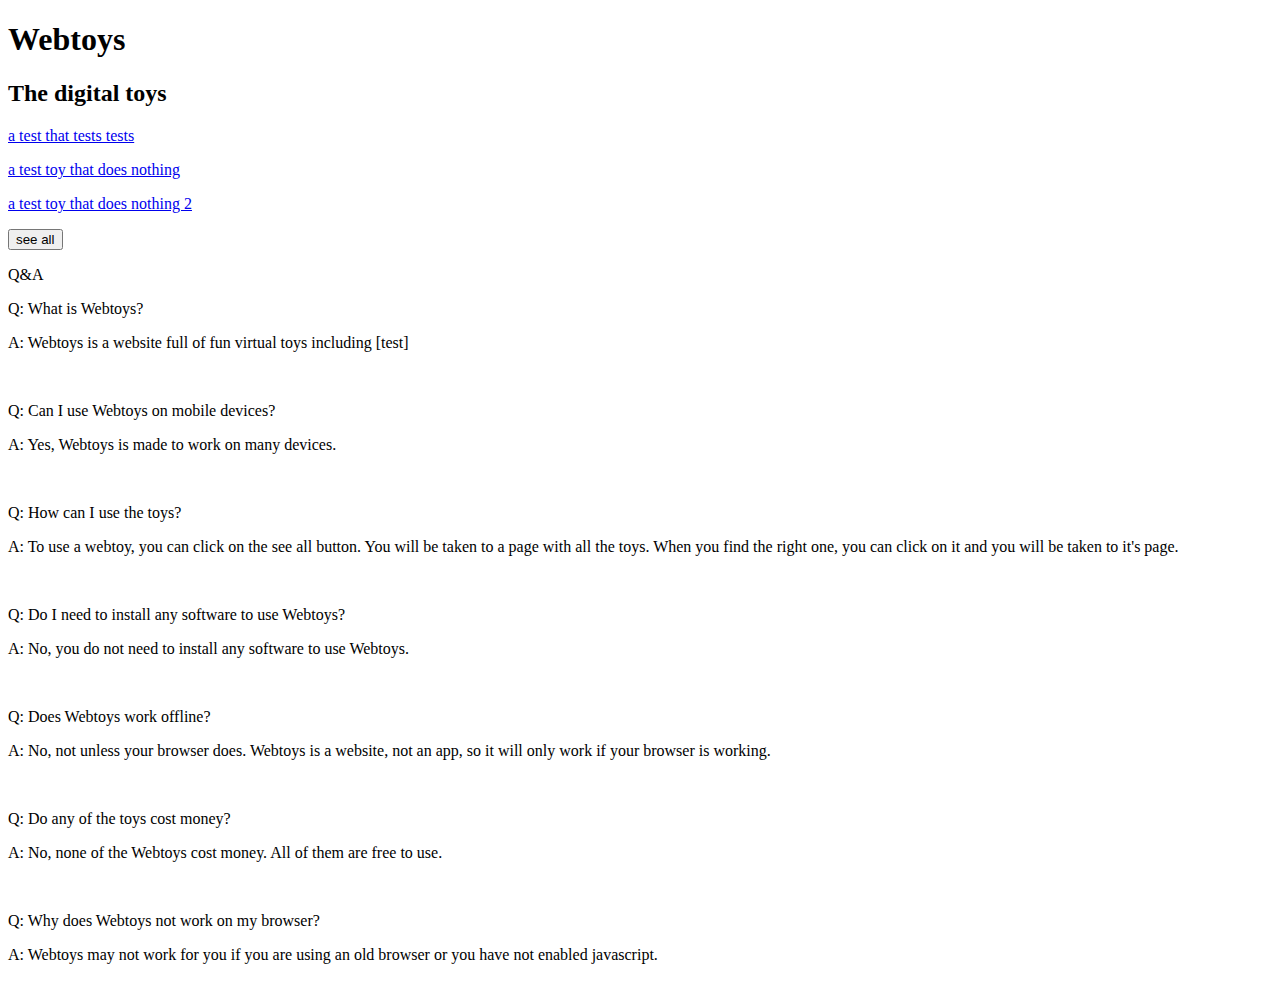
==== index.html @ 58fa920d "issue fixes" ====
<!DOCTYPE html>
<html lang="en-ca">
<head>
	<meta charset="utf-8">
	<meta name="viewport" content="width=device-width, initial-scale=1">
	<link rel="stylesheet" type="text/css" href="stylesheets/style.css">
	<meta name="description" content="Browse this army of time wasting digital toys (Webtoys) all on this website! The best time wasting toys, all free! Start browsing the Webtoys today!">
	<!-- google search console confirmation tag -->
	<meta name="google-site-verification" content="OJ8Rbb6s2ByEVg2NNsitNzFIu7fBIM-mYLEtX1bL_uQ" />
	<title>home | webtoys</title>
</head>
<body>
	<div id="header">
		<h1>Webtoys</h1>
		<h2>The digital toys</h2>
	</div>
	<div id="toys-container">
		<a hreflang="en-ca" href="#">
			<div class="toy">
				<p>a test that tests tests</p>
			</div>
		</a>
		<a hreflang="en-ca" href="#">
			<div class="toy">
				<p>a test toy that does nothing</p>
			</div>
		</a>
		<a hreflang="en-ca" href="#">
			<div class="toy">
				<p>a test toy that does nothing 2</p>
			</div>
		</a>
	</div>
	<div id="see-all">
		<a hreflang="en-ca" href="toys.html">
			<button id="see-all-button">see all</button>
		</a>
	</div>
	<div id="questions">
		<p id="questions-header">Q&A</p>
		<div class="Q-A">
			<p>Q: What is Webtoys?</p>
			<p> A: Webtoys is a website full of fun virtual toys including [test]</p>
		</div><br>
		<div class="Q-A">
			<p>Q: Can I use Webtoys on mobile devices?</p>
			<p> A: Yes, Webtoys is made to work on many devices.</p>
		</div><br>
		<div class="Q-A">
			<p>Q: How can I use the toys?</p>
			<p>A: To use a webtoy, you can click on the see all button. You will be taken to a page with all the toys. When you find the right one, you can  click on it and you will be taken to it's page.</p>
		</div><br>
		<div class="Q-A">
			<p>Q: Do I need to install any software to use Webtoys?</p>
			<p>A: No, you do not need to install any software to use Webtoys.</p>
		</div><br>
		<div class="Q-A">
			<p>Q: Does Webtoys work offline?</p>
			<p>A: No, not unless your browser does. Webtoys is a website, not an app, so it will only work if your browser is working.</p>
		</div><br>
		<div class="Q-A">
			<p>Q: Do any of the toys cost money?</p>
			<p>A: No, none of the Webtoys cost money. All of them are free to use.</p>
		</div><br>
		<div class="Q-A">
			<p>Q: Why does Webtoys not work on my browser?</p>
			<p>A: Webtoys may not work for you if you are using an old browser or you have not enabled javascript.</p>
		</div><br>
	</div>
</body>
</html>
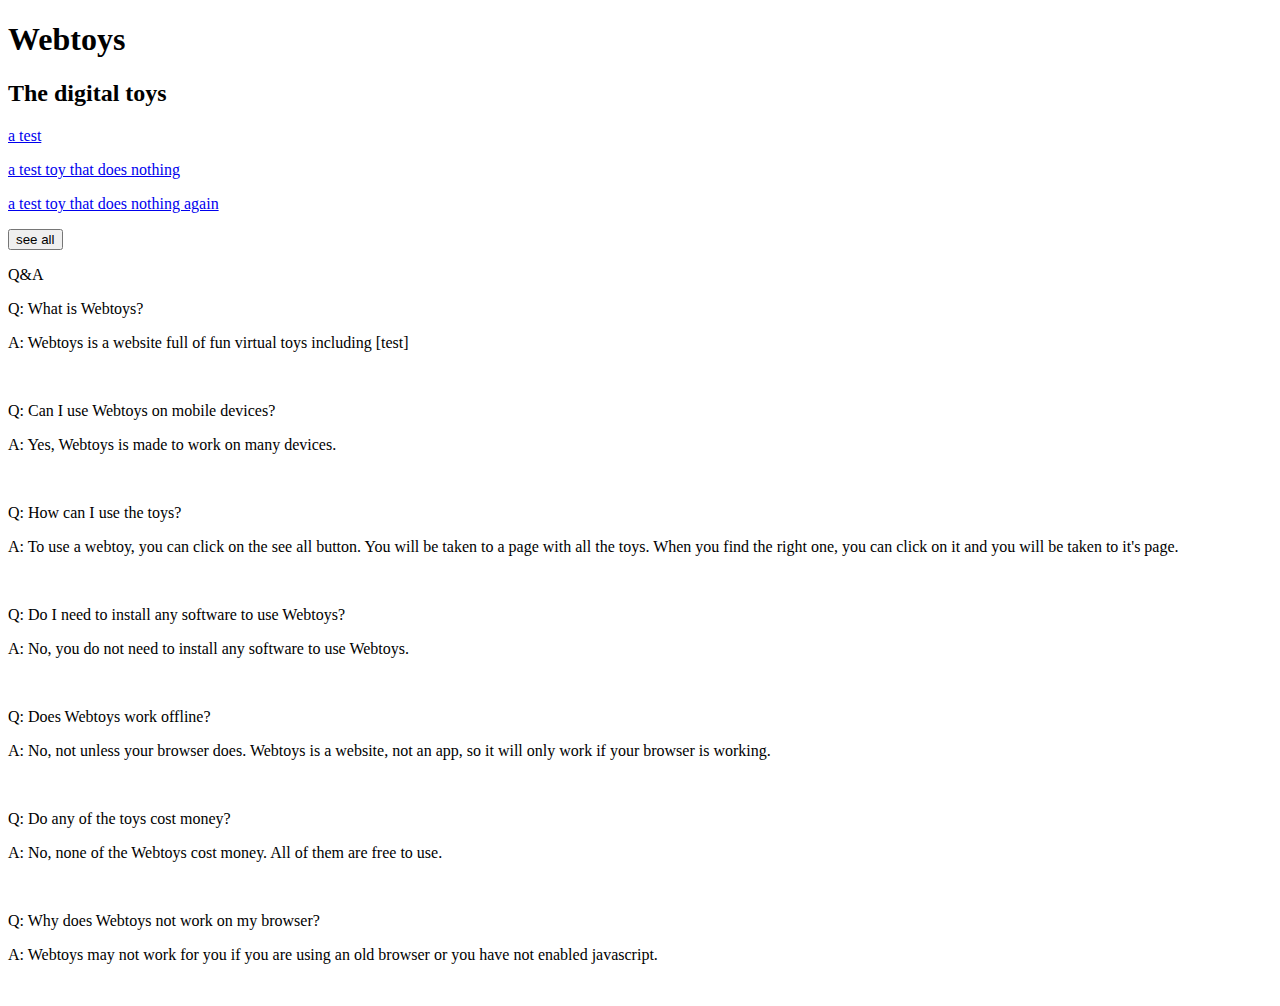
==== commit b825990e: "commit" ====
--- a/index.html
+++ b/index.html
@@ -17,7 +17,7 @@
 	<div id="toys-container">
 		<a hreflang="en-ca" href="#">
 			<div class="toy">
-				<p>a test that tests tests</p>
+				<p>a test</p>
 			</div>
 		</a>
 		<a hreflang="en-ca" href="#">
@@ -27,7 +27,7 @@
 		</a>
 		<a hreflang="en-ca" href="#">
 			<div class="toy">
-				<p>a test toy that does nothing 2</p>
+				<p>a test toy that does nothing again</p>
 			</div>
 		</a>
 	</div>
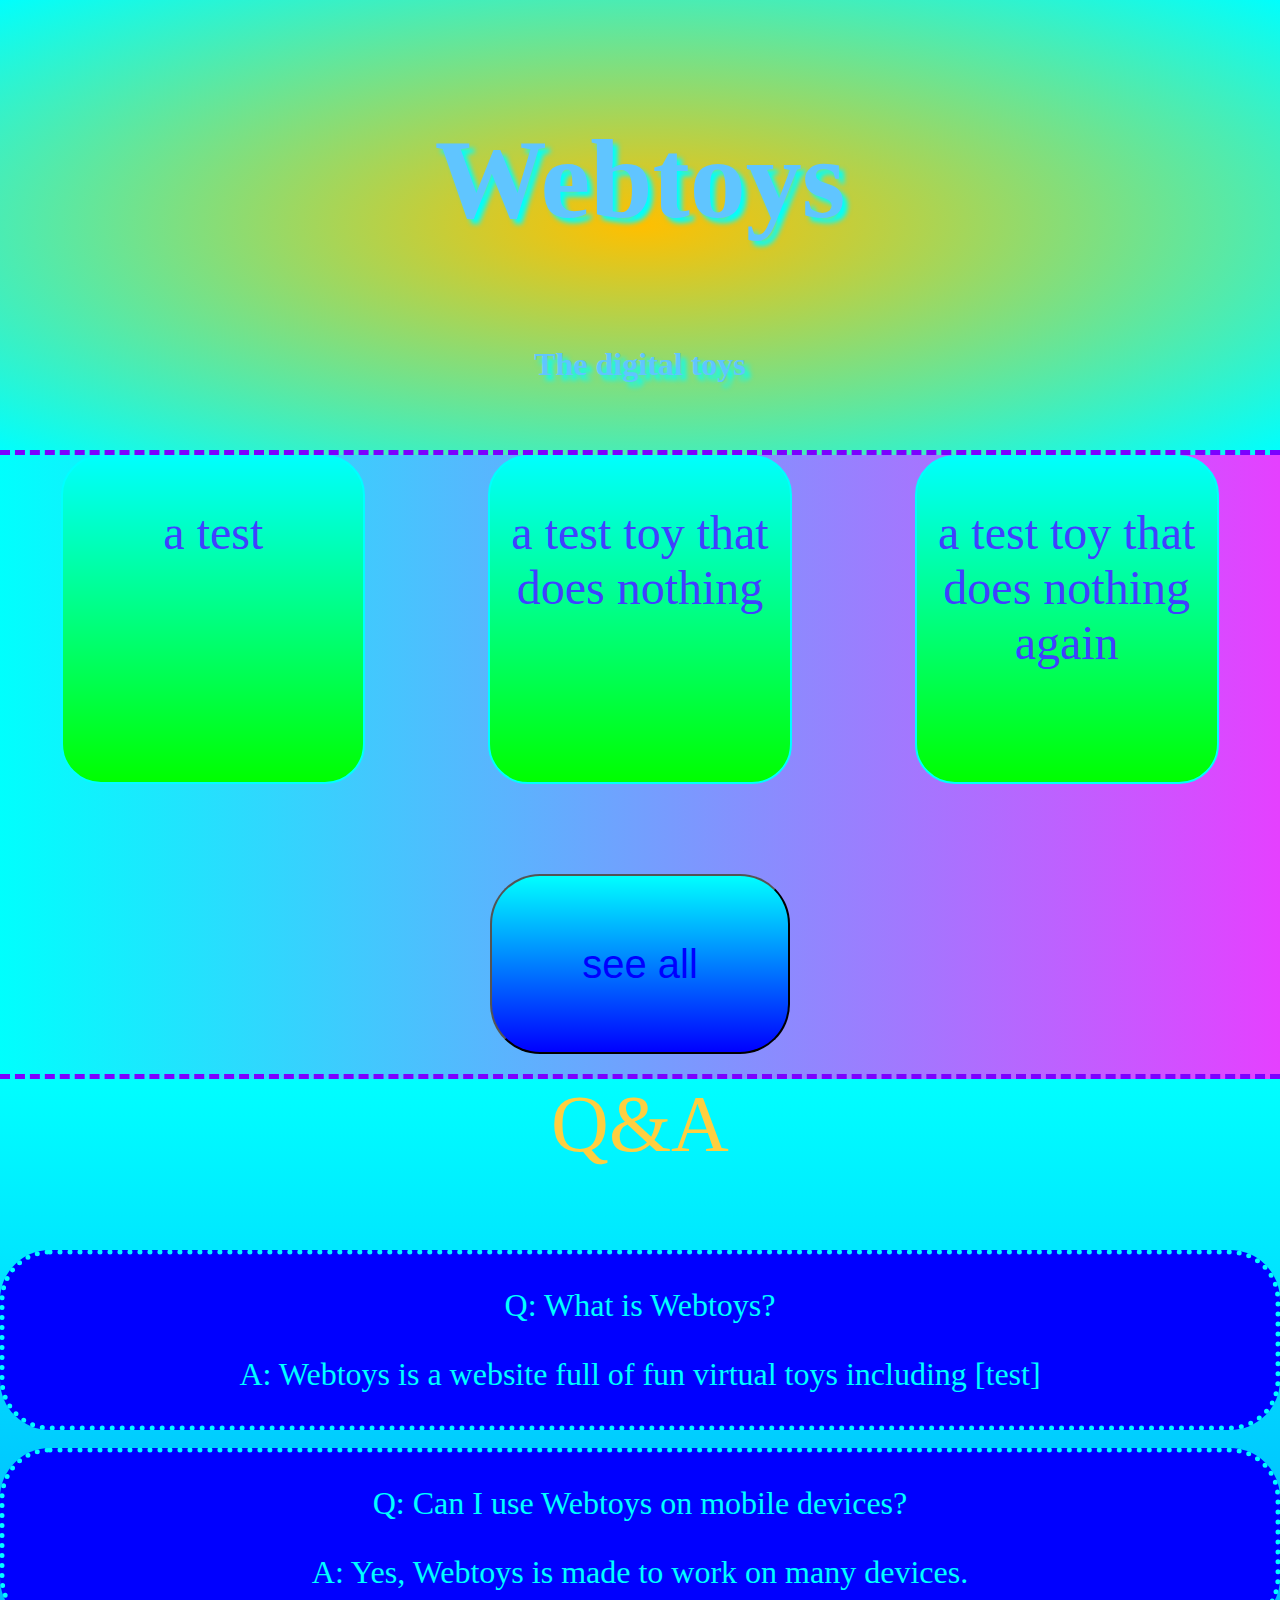
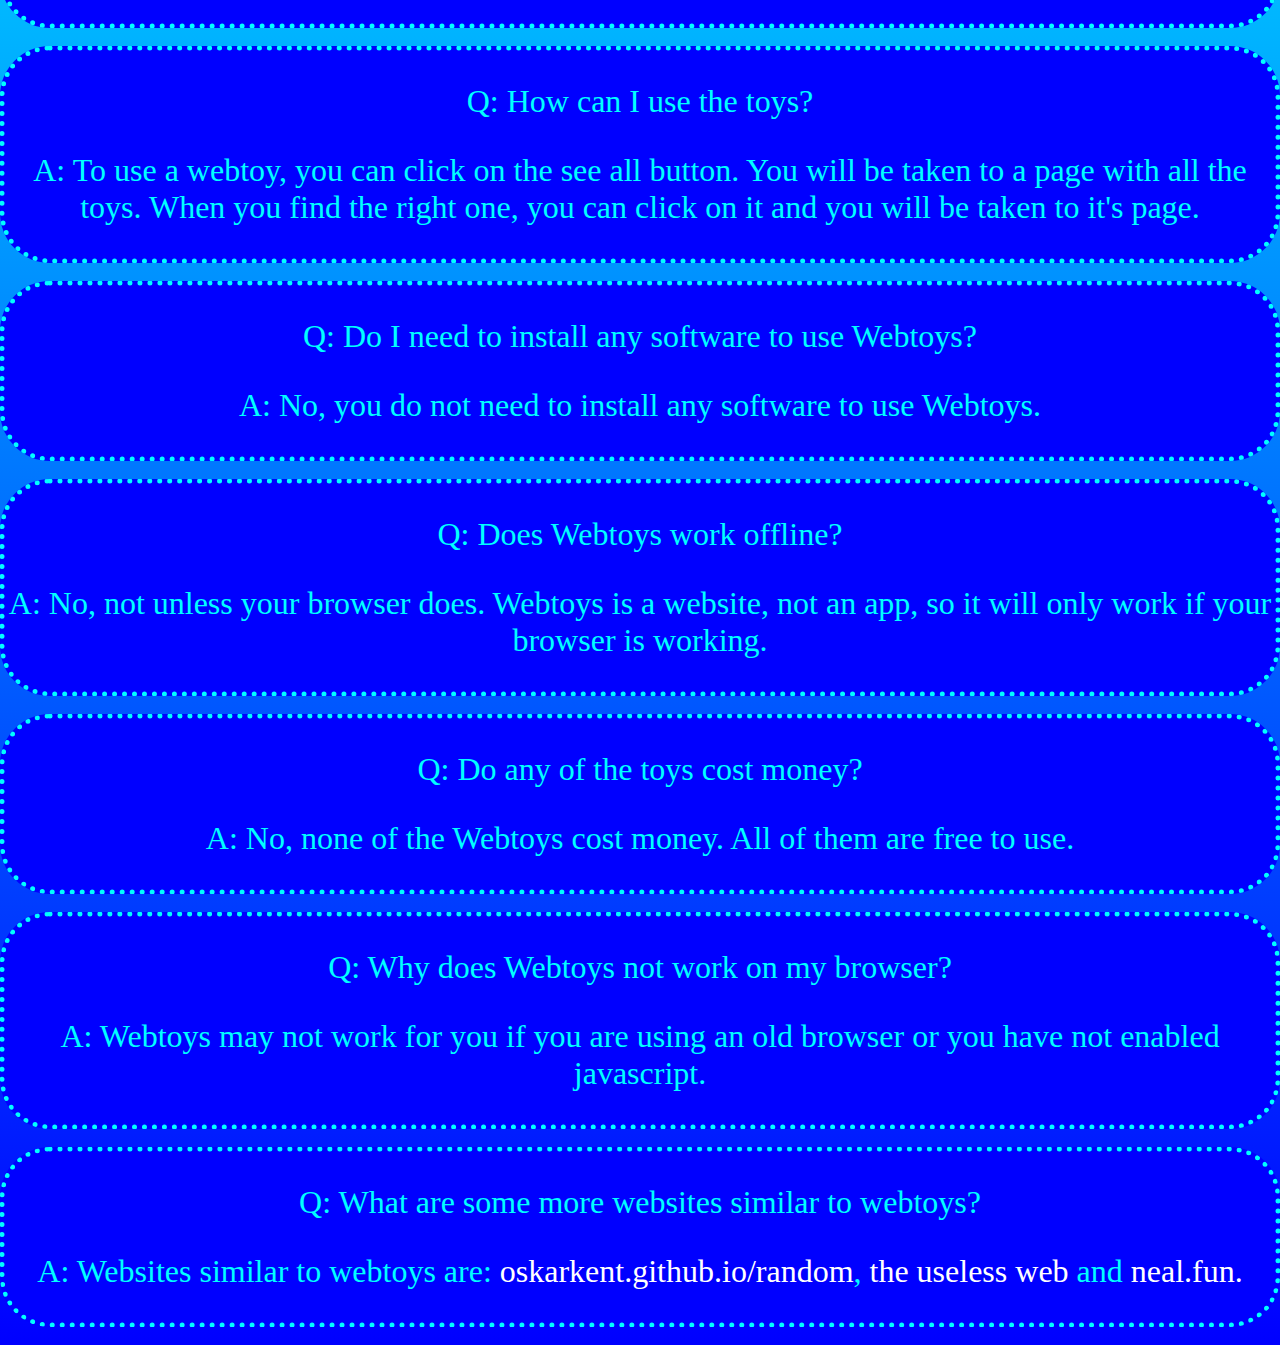
==== commit e4319450: "hover effects" ====
--- a/index.html
+++ b/index.html
@@ -66,6 +66,10 @@
 			<p>Q: Why does Webtoys not work on my browser?</p>
 			<p>A: Webtoys may not work for you if you are using an old browser or you have not enabled javascript.</p>
 		</div><br>
+		<div class="Q-A">
+			<p>Q: What are some more websites similar to webtoys?</p>
+			<p>A: Websites similar to webtoys are: <a href="https://oskarkent.github.io/random">oskarkent.github.io/random</a>, <a href="https://theuselessweb.com">the useless web</a> and <a href="https://neal.fun/">neal.fun.</a></p>
+		</div><br>
 	</div>
 </body>
 </html>--- a/stylesheets/style.css
+++ b/stylesheets/style.css
@@ -0,0 +1,102 @@
+body {
+	margin: 0px;
+	text-align: center;
+    background: linear-gradient(to right, #00fffd, #e540ff);
+}
+
+a {
+	text-decoration: none;
+	color: white;
+}
+
+.toy {
+	margin: 0 auto;
+	border: 2px solid aqua;
+	border-radius: 40px;
+	font-size: 300%;
+	color: #4040ff;
+	width: 300px;
+	height: 325px;
+	background: linear-gradient(#00fffd, #00ff00);
+}
+
+.Q-A {
+	font-size: 200%;
+	width: auto;
+	border: 5px dotted aqua;
+	background: blue;
+	border-radius: 50px;
+}
+
+#header {
+	display: flex;
+	justify-content: center;
+	flex-direction: column;
+	width: 100vw;
+	height: 50vh;
+	background: radial-gradient(#ffbf00, #00fffd);
+	color: #60c5ff;
+	text-shadow: 5px 5px 5px #00fffd;
+	border-bottom: 5px dashed #7c00ff;
+}
+
+#header h1 {
+	font-size: 700%;
+}
+
+#header h2 {
+	font-size: 200%;
+}
+
+#toys-container {
+    display: grid;
+    grid-template-columns: repeat(3, minmax(100px, 1fr));
+    grid-template-rows: auto auto;
+    height: 100%;
+    background: linear-gradient(to right, #00fffd, #e540ff);
+}
+
+
+#see-all {
+	margin-top: 70px;
+	margin-bottom: -80px;
+	border-bottom: 5px dashed #7c00ff;
+	background: linear-gradient(to right, #00fffd, #e540ff);
+}
+
+#see-all-button {
+	font-size: 250%;
+	color: blue;
+	margin: 20px;
+	cursor: pointer;
+	border-radius: 50px;
+	width: 300px;
+	height: 180px;
+	background: linear-gradient(aqua, blue);
+}
+
+#questions {
+	color: aqua;
+	margin: 0px;
+	background: linear-gradient(cyan, blue);
+}
+
+#questions-header {
+	font-size: 500%;
+	color: #ffcf40;
+}
+
+@media (max-width: 1000px) {
+    #toys-container {
+        grid-template-columns: repeat(2, 1fr);
+    }
+}
+
+@media (max-width: 600px) {
+    #toys-container {
+        grid-template-columns: 1fr;
+    }
+}
+
+
+
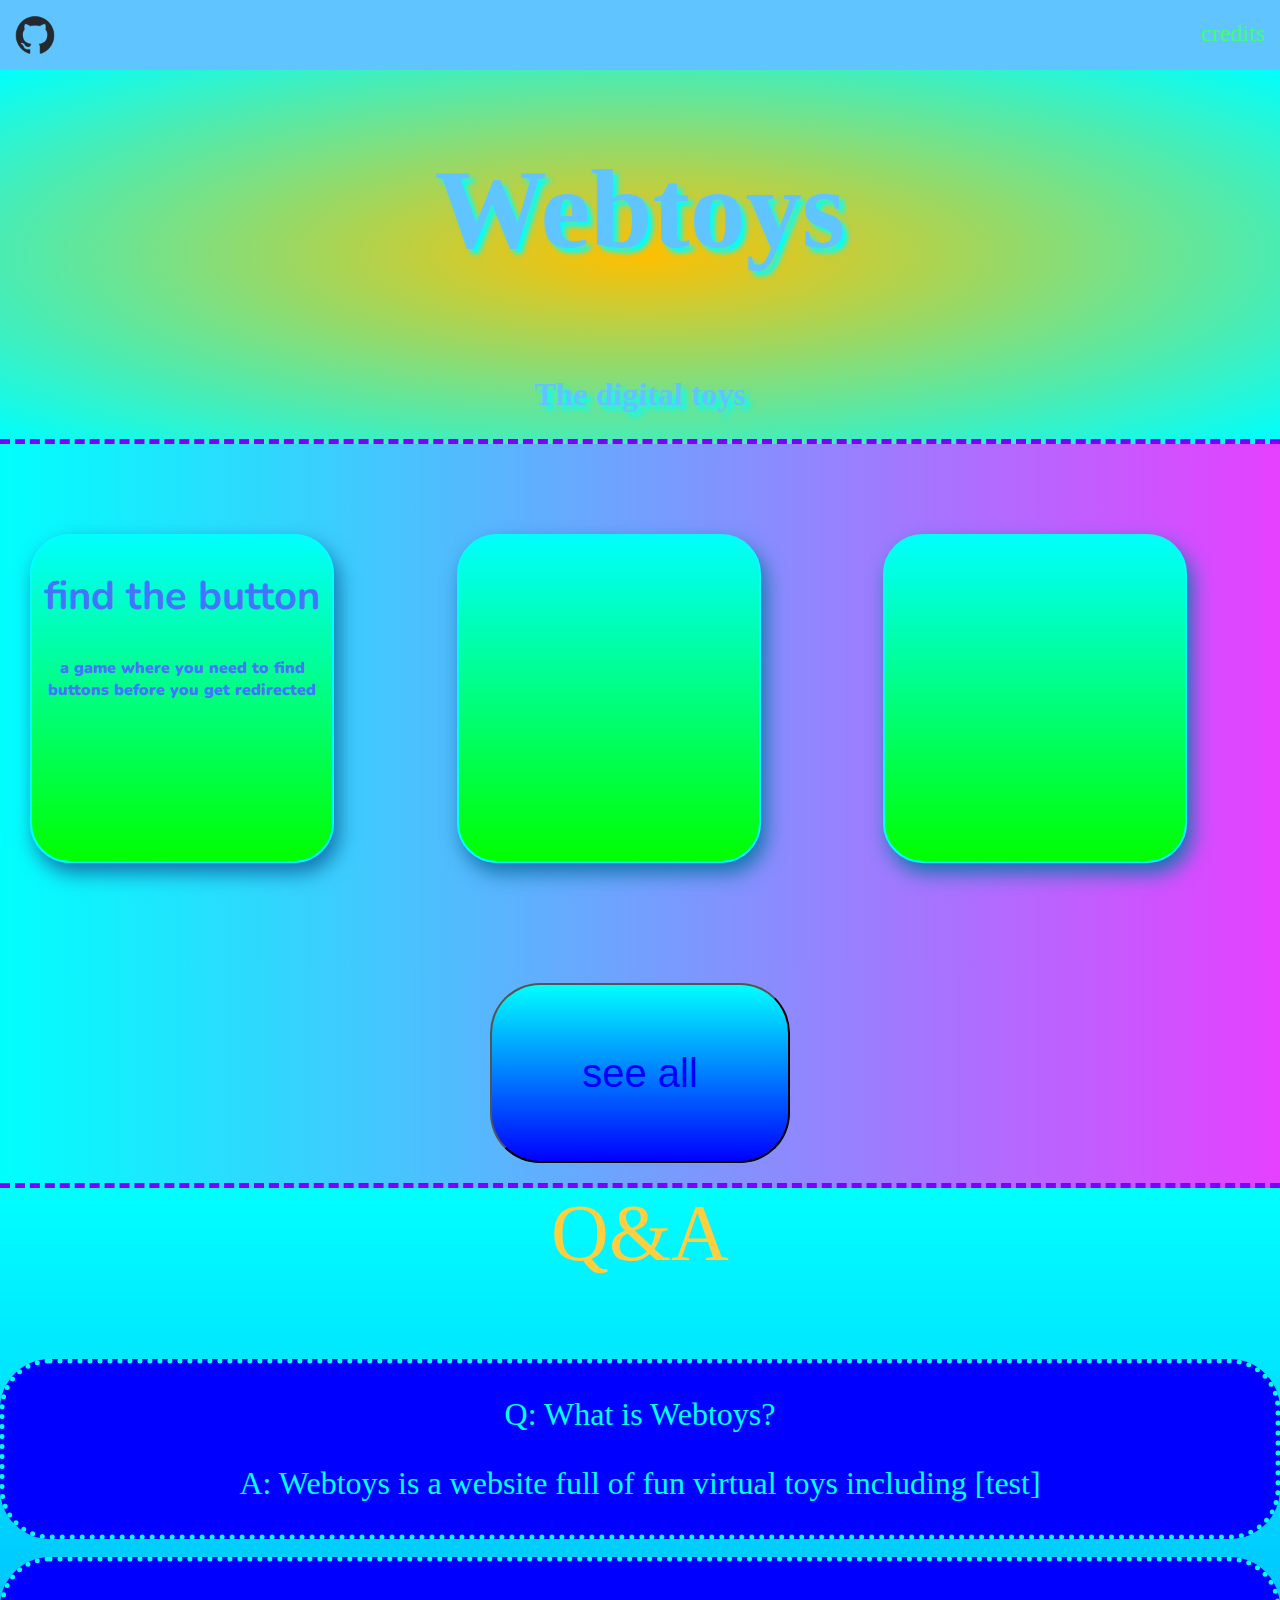
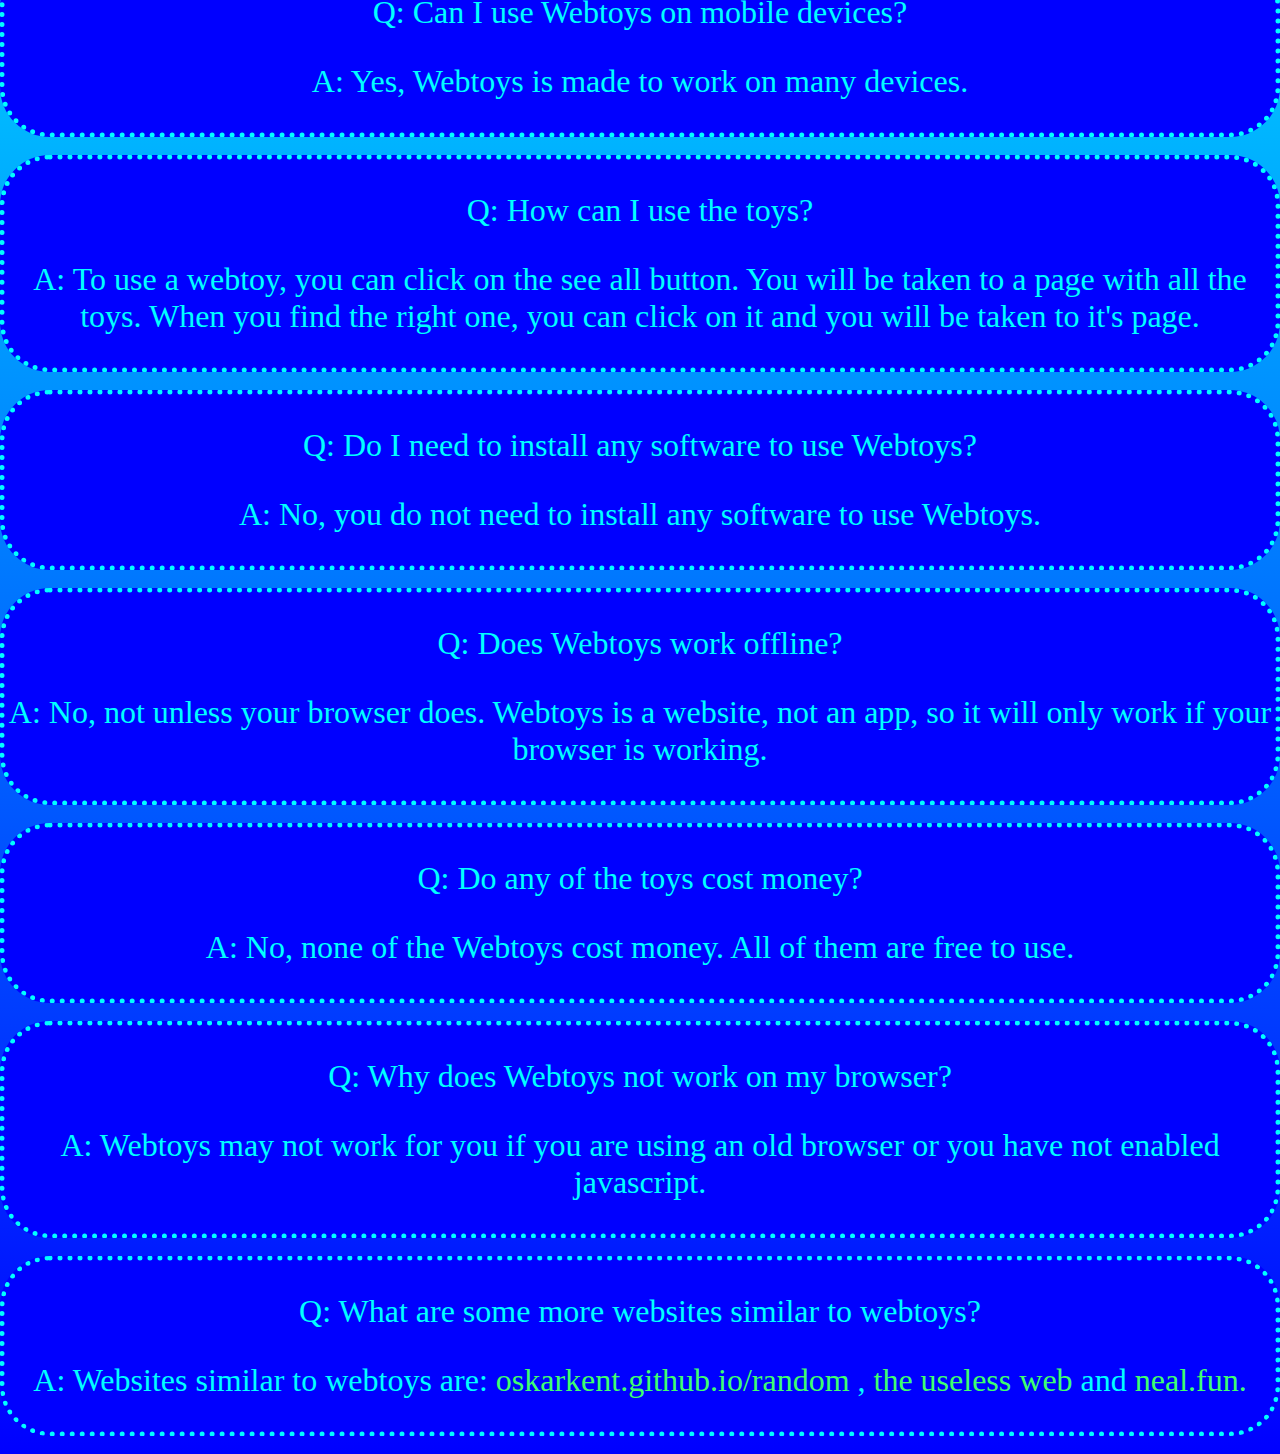
==== commit 54fc55ef: "mega update and first toy!" ====
--- a/index.html
+++ b/index.html
@@ -3,36 +3,43 @@
 <head>
 	<meta charset="utf-8">
 	<meta name="viewport" content="width=device-width, initial-scale=1">
-	<link rel="stylesheet" type="text/css" href="stylesheets/style.css">
+	<link rel="stylesheet" type="text/css" href="content/stylesheets/style.css">
 	<meta name="description" content="Browse this army of time wasting digital toys (Webtoys) all on this website! The best time wasting toys, all free! Start browsing the Webtoys today!">
 	<!-- google search console confirmation tag -->
 	<meta name="google-site-verification" content="OJ8Rbb6s2ByEVg2NNsitNzFIu7fBIM-mYLEtX1bL_uQ" />
 	<title>home | webtoys</title>
+	<!-- google fonts -->
+	<link rel="preconnect" href="https://fonts.googleapis.com">
+	<link rel="preconnect" href="https://fonts.gstatic.com" crossorigin>
+	<link href="https://fonts.googleapis.com/css2?family=Nunito:ital,wght@0,200..1000;1,200..1000&family=Rubik:ital,wght@0,300..900;1,300..900&display=swap" rel="stylesheet">
+	<link rel="canonical" href="https://oskarkent.github.io/webtoys">
 </head>
 <body>
+	<div id="overheader"><a href="https://github.com/OskarKent/webtoys" rel="nofollow" target="_blank"><img src="content/media/github-mark.png" width="40" class="overheader-content"></a><a href="content/credits.html"><p class="overheader-content">credits</p></a></div>
 	<div id="header">
 		<h1>Webtoys</h1>
 		<h2>The digital toys</h2>
 	</div>
 	<div id="toys-container">
-		<a hreflang="en-ca" href="#">
+		<a href="content/toys/find the button/find the button.html">
 			<div class="toy">
-				<p>a test</p>
+				<h2>find the button</h2>
+				<p>a game where you need to find buttons before you get redirected</p>
 			</div>
 		</a>
 		<a hreflang="en-ca" href="#">
 			<div class="toy">
-				<p>a test toy that does nothing</p>
+				<h2></h2>
 			</div>
 		</a>
 		<a hreflang="en-ca" href="#">
 			<div class="toy">
-				<p>a test toy that does nothing again</p>
+				<h2></h2>
 			</div>
 		</a>
 	</div>
 	<div id="see-all">
-		<a hreflang="en-ca" href="toys.html">
+		<a hreflang="en-ca" href="content/toys.html">
 			<button id="see-all-button">see all</button>
 		</a>
 	</div>
@@ -68,7 +75,8 @@
 		</div><br>
 		<div class="Q-A">
 			<p>Q: What are some more websites similar to webtoys?</p>
-			<p>A: Websites similar to webtoys are: <a href="https://oskarkent.github.io/random">oskarkent.github.io/random</a>, <a href="https://theuselessweb.com">the useless web</a> and <a href="https://neal.fun/">neal.fun.</a></p>
+			<p>A: Websites similar to webtoys are: <a href="https://oskarkent.github.io/random" rel="nofollow">oskarkent.github.io/random</a>
+			, <a href="https://theuselessweb.com">the useless web</a> and <a href="https://neal.fun/">neal.fun.</a></p>
 		</div><br>
 	</div>
 </body>
--- a/content/stylesheets/style.css
+++ b/content/stylesheets/style.css
@@ -0,0 +1,157 @@
+body {
+	margin: 0px;
+	text-align: center;
+    background: linear-gradient(to right, #00fffd, #e540ff);
+}
+
+a {
+	text-decoration: none;
+	color: #3fff6e;
+}
+
+a:hover {
+	text-decoration: underline;
+}
+
+img {
+	display: flex;
+	justify-self: left;
+}
+
+.toy {
+	/*google fonts*/
+	font-family: "Nunito", "Roboto", sans-serif;
+	font-optical-sizing: auto;
+	font-weight: 1000;
+	font-style: normal;
+
+	color: #4474ff;
+	margin: 30px;
+	box-shadow: 5px 10px 20px #1275ad;
+	border: 2px solid aqua;
+	border-radius: 40px;
+	width: 300px;
+	height: 325px;
+	background: linear-gradient(#00fffd, #00ff00);
+}
+
+.toy:hover {
+	box-shadow: 5px 10px 5px #093b57;
+}
+
+.toy h2{
+	font-size: 250%;
+}
+
+.Q-A {
+	font-size: 200%;
+	width: auto;
+	border: 5px dotted aqua;
+	background: blue;
+	border-radius: 50px;
+}
+
+.overheader-content {
+	margin: 15px;
+	font-size: 150%;
+}
+
+#overheader {
+	text-align: right;
+	display: grid;
+	grid-template-columns: 2fr 2fr;
+	background: #60c5ff;
+}
+
+#overheader p {
+	margin-top: 20px;
+}
+
+#overheader p:hover {
+	text-decoration: underline;
+}
+
+#header {
+	display: flex;
+	justify-content: center;
+	flex-direction: column;
+	width: 100vw;
+	height: auto;
+	background: radial-gradient(#ffbf00, #00fffd);
+	color: #60c5ff;
+	text-shadow: 5px 5px 5px #00fffd;
+	border-bottom: 5px dashed #7c00ff;
+}
+
+#header h1 {
+	font-size: 700%;
+}
+
+#header h2 {
+	font-size: 200%;
+}
+
+#toys-container {
+	margin-top: 60px;
+	text-align: center;
+    display: grid;
+    grid-template-columns: repeat(3, minmax(100px, 1fr));
+    grid-template-rows: auto auto;
+    height: 100%;
+}
+
+#toys-container a {
+	text-decoration: none;
+	color: blue;
+}
+
+#see-all {
+	margin-top: 70px;
+	margin-bottom: -80px;
+	border-bottom: 5px dashed #7c00ff;
+	background: linear-gradient(to right, #00fffd, #e540ff);
+}
+
+#see-all-button {
+	font-size: 250%;
+	color: blue;
+	margin: 20px;
+	cursor: pointer;
+	border-radius: 50px;
+	width: 300px;
+	height: 180px;
+	background: linear-gradient(aqua, blue);
+}
+
+#questions {
+	color: aqua;
+	margin: 0px;
+	background: linear-gradient(cyan, blue);
+}
+
+#questions-header {
+	font-size: 500%;
+	color: #ffcf40;
+}
+
+@media (max-width: 1000px) {
+    #toys-container {
+        grid-template-columns: repeat(2, 1fr);
+    }
+}
+
+@media (max-width: 750px) {
+    #toys-container {
+        grid-template-columns: 1fr;
+    }
+}
+
+@media (max-width: 350px) {
+	.toy {
+		width: 250px;
+		height: 260px;
+	}
+}
+
+
+
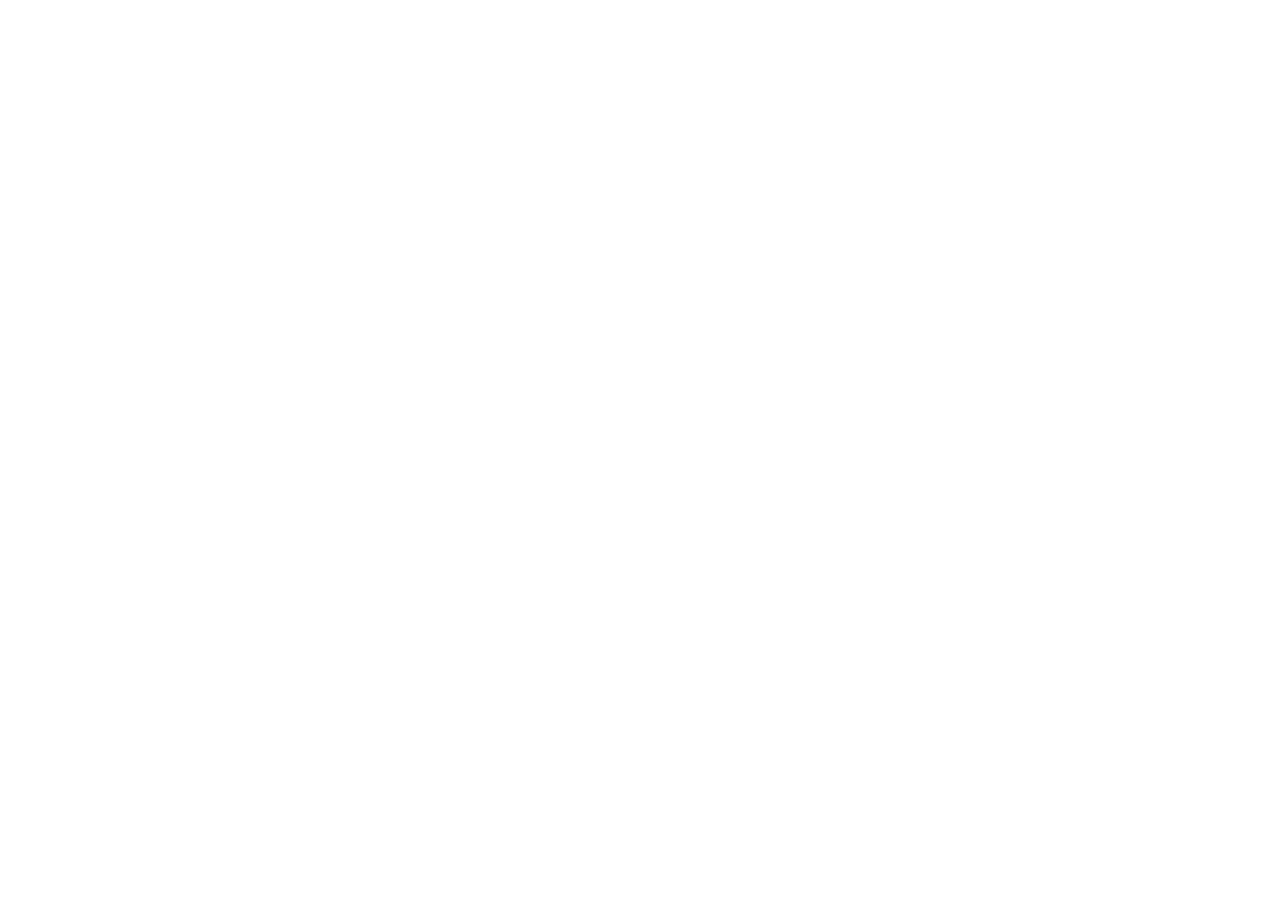
==== commit 02d1c8a9: "Update index.html" ====
--- a/index.html
+++ b/index.html
@@ -1,83 +1,13 @@
 <!DOCTYPE html>
-<html lang="en-ca">
+<html lang="en">
 <head>
-	<meta charset="utf-8">
-	<meta name="viewport" content="width=device-width, initial-scale=1">
-	<link rel="stylesheet" type="text/css" href="content/stylesheets/style.css">
-	<meta name="description" content="Browse this army of time wasting digital toys (Webtoys) all on this website! The best time wasting toys, all free! Start browsing the Webtoys today!">
-	<!-- google search console confirmation tag -->
-	<meta name="google-site-verification" content="OJ8Rbb6s2ByEVg2NNsitNzFIu7fBIM-mYLEtX1bL_uQ" />
-	<title>home | webtoys</title>
-	<!-- google fonts -->
-	<link rel="preconnect" href="https://fonts.googleapis.com">
-	<link rel="preconnect" href="https://fonts.gstatic.com" crossorigin>
-	<link href="https://fonts.googleapis.com/css2?family=Nunito:ital,wght@0,200..1000;1,200..1000&family=Rubik:ital,wght@0,300..900;1,300..900&display=swap" rel="stylesheet">
-	<link rel="canonical" href="https://oskarkent.github.io/webtoys">
+  <meta charset="UTF-8">
+  <meta http-equiv="refresh" content="0; url=https://newusername.github.io/">
+  <link rel="canonical" href="https://newusername.github.io/">
+  <title>Redirecting...</title>
+<meta name="google-site-verification" content="OJ8Rbb6s2ByEVg2NNsitNzFIu7fBIM-mYLEtX1bL_uQ" />
 </head>
 <body>
-	<div id="overheader"><a href="https://github.com/OskarKent/webtoys" rel="nofollow" target="_blank"><img src="content/media/github-mark.png" width="40" class="overheader-content"></a><a href="content/credits.html"><p class="overheader-content">credits</p></a></div>
-	<div id="header">
-		<h1>Webtoys</h1>
-		<h2>The digital toys</h2>
-	</div>
-	<div id="toys-container">
-		<a href="content/toys/find the button/find the button.html">
-			<div class="toy">
-				<h2>find the button</h2>
-				<p>a game where you need to find buttons before you get redirected</p>
-			</div>
-		</a>
-		<a hreflang="en-ca" href="#">
-			<div class="toy">
-				<h2></h2>
-			</div>
-		</a>
-		<a hreflang="en-ca" href="#">
-			<div class="toy">
-				<h2></h2>
-			</div>
-		</a>
-	</div>
-	<div id="see-all">
-		<a hreflang="en-ca" href="content/toys.html">
-			<button id="see-all-button">see all</button>
-		</a>
-	</div>
-	<div id="questions">
-		<p id="questions-header">Q&A</p>
-		<div class="Q-A">
-			<p>Q: What is Webtoys?</p>
-			<p> A: Webtoys is a website full of fun virtual toys including [test]</p>
-		</div><br>
-		<div class="Q-A">
-			<p>Q: Can I use Webtoys on mobile devices?</p>
-			<p> A: Yes, Webtoys is made to work on many devices.</p>
-		</div><br>
-		<div class="Q-A">
-			<p>Q: How can I use the toys?</p>
-			<p>A: To use a webtoy, you can click on the see all button. You will be taken to a page with all the toys. When you find the right one, you can  click on it and you will be taken to it's page.</p>
-		</div><br>
-		<div class="Q-A">
-			<p>Q: Do I need to install any software to use Webtoys?</p>
-			<p>A: No, you do not need to install any software to use Webtoys.</p>
-		</div><br>
-		<div class="Q-A">
-			<p>Q: Does Webtoys work offline?</p>
-			<p>A: No, not unless your browser does. Webtoys is a website, not an app, so it will only work if your browser is working.</p>
-		</div><br>
-		<div class="Q-A">
-			<p>Q: Do any of the toys cost money?</p>
-			<p>A: No, none of the Webtoys cost money. All of them are free to use.</p>
-		</div><br>
-		<div class="Q-A">
-			<p>Q: Why does Webtoys not work on my browser?</p>
-			<p>A: Webtoys may not work for you if you are using an old browser or you have not enabled javascript.</p>
-		</div><br>
-		<div class="Q-A">
-			<p>Q: What are some more websites similar to webtoys?</p>
-			<p>A: Websites similar to webtoys are: <a href="https://oskarkent.github.io/random" rel="nofollow">oskarkent.github.io/random</a>
-			, <a href="https://theuselessweb.com">the useless web</a> and <a href="https://neal.fun/">neal.fun.</a></p>
-		</div><br>
-	</div>
+  <p>If you are not redirected automatically, follow this <a href="https://oskarkent.github.io/webtoys">webtoys</a>.</p>
 </body>
-</html>+</html>
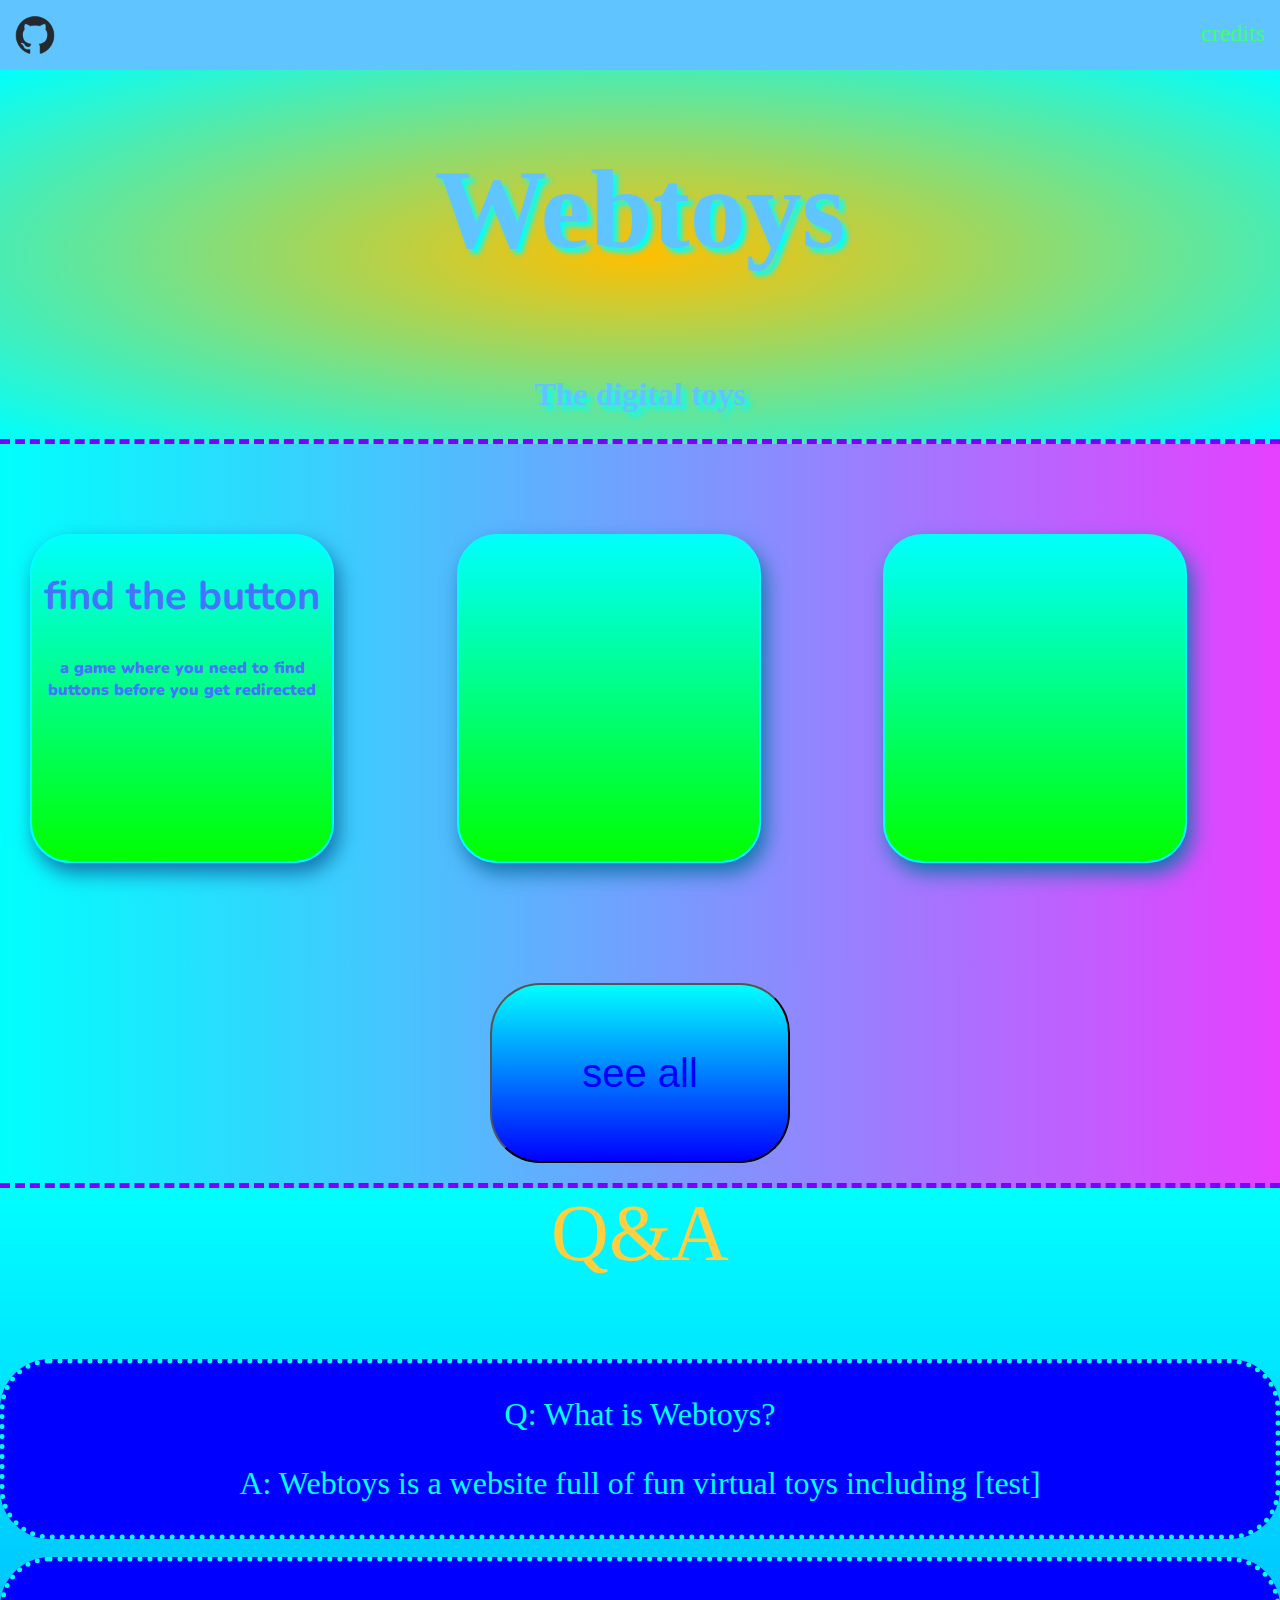
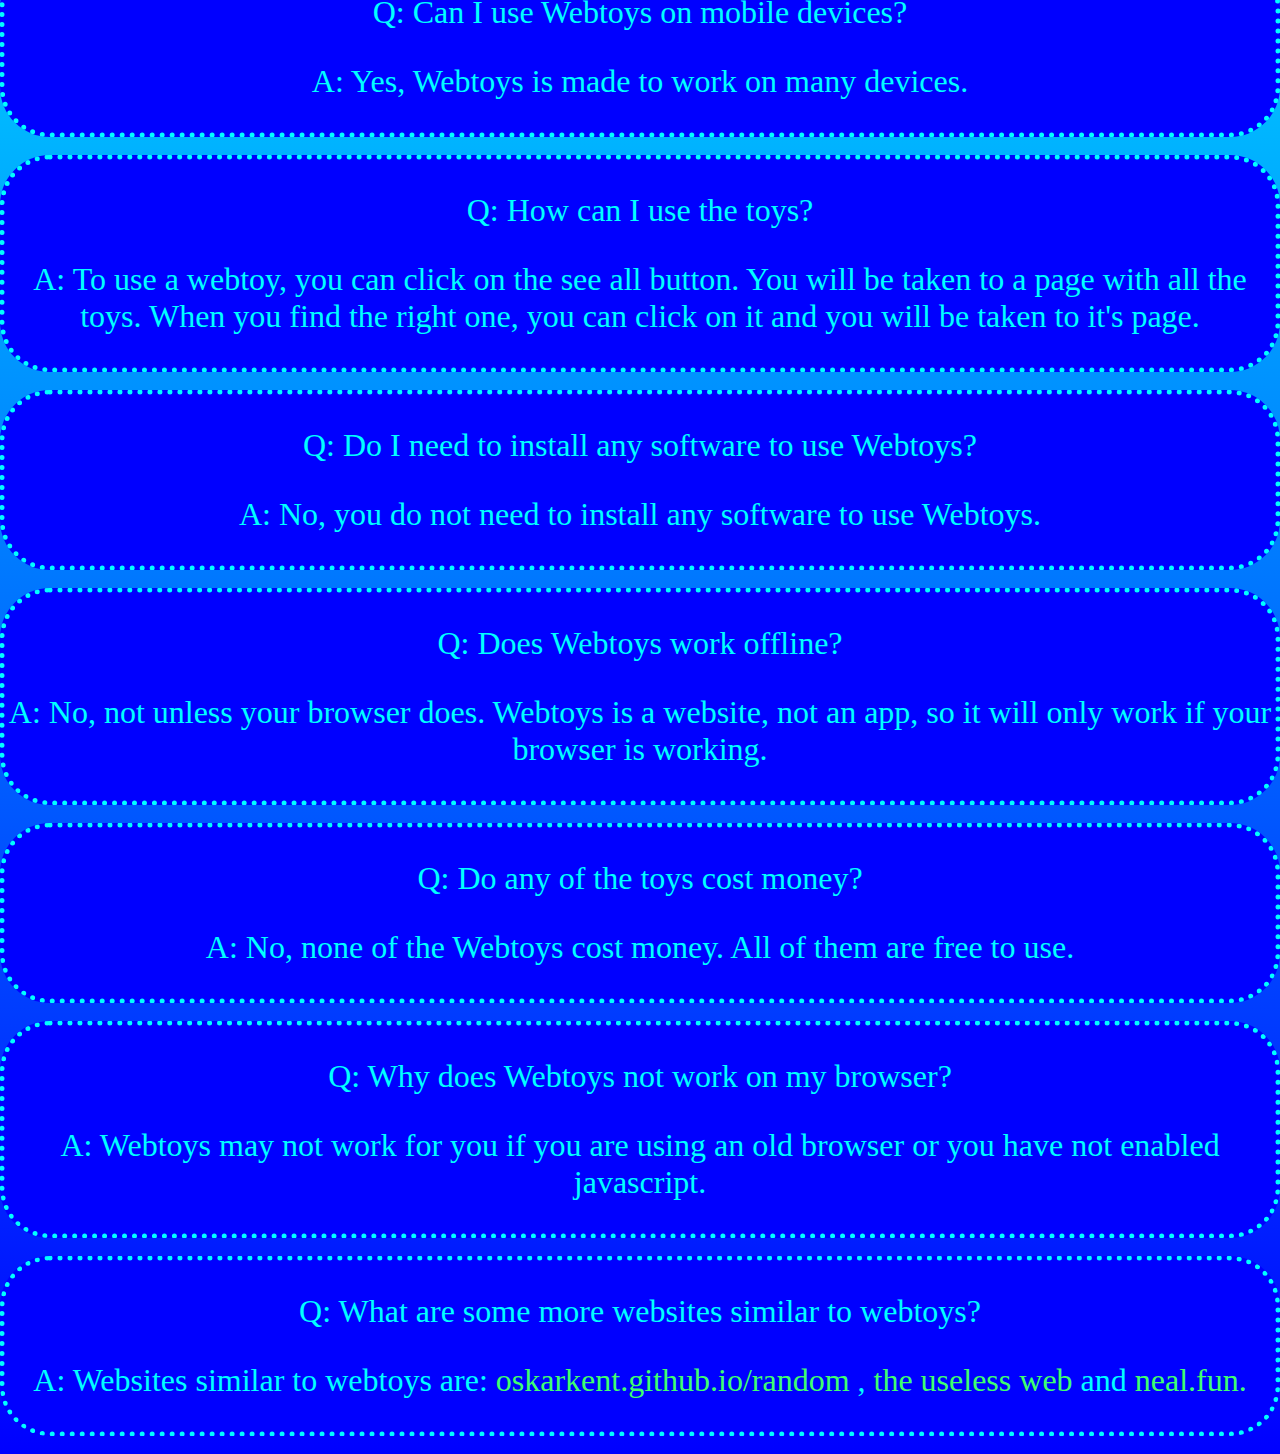
==== commit 4bab556d: "fix links" ====
--- a/index.html
+++ b/index.html
@@ -1,13 +1,83 @@
 <!DOCTYPE html>
-<html lang="en">
+<html lang="en-ca">
 <head>
-  <meta charset="UTF-8">
-  <meta http-equiv="refresh" content="0; url=https://newusername.github.io/">
-  <link rel="canonical" href="https://newusername.github.io/">
-  <title>Redirecting...</title>
-<meta name="google-site-verification" content="OJ8Rbb6s2ByEVg2NNsitNzFIu7fBIM-mYLEtX1bL_uQ" />
+	<meta charset="utf-8">
+	<meta name="viewport" content="width=device-width, initial-scale=1">
+	<link rel="stylesheet" type="text/css" href="content/stylesheets/style.css">
+	<meta name="description" content="Browse this army of time wasting digital toys (Webtoys) all on this website! The best time wasting toys, all free! Start browsing the Webtoys today!">
+	<!-- google search console confirmation tag -->
+	<meta name="google-site-verification" content="OJ8Rbb6s2ByEVg2NNsitNzFIu7fBIM-mYLEtX1bL_uQ" />
+	<title>home | webtoys</title>
+	<!-- google fonts -->
+	<link rel="preconnect" href="https://fonts.googleapis.com">
+	<link rel="preconnect" href="https://fonts.gstatic.com" crossorigin>
+	<link href="https://fonts.googleapis.com/css2?family=Nunito:ital,wght@0,200..1000;1,200..1000&family=Rubik:ital,wght@0,300..900;1,300..900&display=swap" rel="stylesheet">
+	<link rel="canonical" href="https://oskarkent.github.io/webtoys/index.html">
 </head>
 <body>
-  <p>If you are not redirected automatically, follow this <a href="https://oskarkent.github.io/webtoys">webtoys</a>.</p>
+	<div id="overheader"><a href="https://github.com/OskarKent/webtoys" target="_blank"><img src="content/media/github-mark.png" width="40" class="overheader-content"></a><a href="content/credits.html"><p class="overheader-content">credits</p></a></div>
+	<div id="header">
+		<h1>Webtoys</h1>
+		<h2>The digital toys</h2>
+	</div>
+	<div id="toys-container">
+		<a href="content/toys/find the button/index.html">
+			<div class="toy">
+				<h2>find the button</h2>
+				<p>a game where you need to find buttons before you get redirected</p>
+			</div>
+		</a>
+		<a hreflang="en-ca" href="#">
+			<div class="toy">
+				<h2></h2>
+			</div>
+		</a>
+		<a hreflang="en-ca" href="#">
+			<div class="toy">
+				<h2></h2>
+			</div>
+		</a>
+	</div>
+	<div id="see-all">
+		<a hreflang="en-ca" href="content/toys.html">
+			<button id="see-all-button">see all</button>
+		</a>
+	</div>
+	<div id="questions">
+		<p id="questions-header">Q&A</p>
+		<div class="Q-A">
+			<p>Q: What is Webtoys?</p>
+			<p> A: Webtoys is a website full of fun virtual toys including [test]</p>
+		</div><br>
+		<div class="Q-A">
+			<p>Q: Can I use Webtoys on mobile devices?</p>
+			<p> A: Yes, Webtoys is made to work on many devices.</p>
+		</div><br>
+		<div class="Q-A">
+			<p>Q: How can I use the toys?</p>
+			<p>A: To use a webtoy, you can click on the see all button. You will be taken to a page with all the toys. When you find the right one, you can  click on it and you will be taken to it's page.</p>
+		</div><br>
+		<div class="Q-A">
+			<p>Q: Do I need to install any software to use Webtoys?</p>
+			<p>A: No, you do not need to install any software to use Webtoys.</p>
+		</div><br>
+		<div class="Q-A">
+			<p>Q: Does Webtoys work offline?</p>
+			<p>A: No, not unless your browser does. Webtoys is a website, not an app, so it will only work if your browser is working.</p>
+		</div><br>
+		<div class="Q-A">
+			<p>Q: Do any of the toys cost money?</p>
+			<p>A: No, none of the Webtoys cost money. All of them are free to use.</p>
+		</div><br>
+		<div class="Q-A">
+			<p>Q: Why does Webtoys not work on my browser?</p>
+			<p>A: Webtoys may not work for you if you are using an old browser or you have not enabled javascript.</p>
+		</div><br>
+		<div class="Q-A">
+			<p>Q: What are some more websites similar to webtoys?</p>
+			<p>A: Websites similar to webtoys are: <a href="https://oskarkent.github.io/random" rel="nofollow">oskarkent.github.io/random</a>
+			, <a href="https://theuselessweb.com">the useless web</a> and <a href="https://neal.fun/">neal.fun.</a></p>
+		</div><br>
+	</div>
 </body>
-</html>
+</html>--- a/content/stylesheets/style.css
+++ b/content/stylesheets/style.css
@@ -0,0 +1,157 @@
+body {
+	margin: 0px;
+	text-align: center;
+    background: linear-gradient(to right, #00fffd, #e540ff);
+}
+
+a {
+	text-decoration: none;
+	color: #3fff6e;
+}
+
+a:hover {
+	text-decoration: underline;
+}
+
+img {
+	display: flex;
+	justify-self: left;
+}
+
+.toy {
+	/*google fonts*/
+	font-family: "Nunito", "Roboto", sans-serif;
+	font-optical-sizing: auto;
+	font-weight: 1000;
+	font-style: normal;
+
+	color: #4474ff;
+	margin: 30px;
+	box-shadow: 5px 10px 20px #1275ad;
+	border: 2px solid aqua;
+	border-radius: 40px;
+	width: 300px;
+	height: 325px;
+	background: linear-gradient(#00fffd, #00ff00);
+}
+
+.toy:hover {
+	box-shadow: 5px 10px 5px #093b57;
+}
+
+.toy h2{
+	font-size: 250%;
+}
+
+.Q-A {
+	font-size: 200%;
+	width: auto;
+	border: 5px dotted aqua;
+	background: blue;
+	border-radius: 50px;
+}
+
+.overheader-content {
+	margin: 15px;
+	font-size: 150%;
+}
+
+#overheader {
+	text-align: right;
+	display: grid;
+	grid-template-columns: 2fr 2fr;
+	background: #60c5ff;
+}
+
+#overheader p {
+	margin-top: 20px;
+}
+
+#overheader p:hover {
+	text-decoration: underline;
+}
+
+#header {
+	display: flex;
+	justify-content: center;
+	flex-direction: column;
+	width: 100vw;
+	height: auto;
+	background: radial-gradient(#ffbf00, #00fffd);
+	color: #60c5ff;
+	text-shadow: 5px 5px 5px #00fffd;
+	border-bottom: 5px dashed #7c00ff;
+}
+
+#header h1 {
+	font-size: 700%;
+}
+
+#header h2 {
+	font-size: 200%;
+}
+
+#toys-container {
+	margin-top: 60px;
+	text-align: center;
+    display: grid;
+    grid-template-columns: repeat(3, minmax(100px, 1fr));
+    grid-template-rows: auto auto;
+    height: 100%;
+}
+
+#toys-container a {
+	text-decoration: none;
+	color: blue;
+}
+
+#see-all {
+	margin-top: 70px;
+	margin-bottom: -80px;
+	border-bottom: 5px dashed #7c00ff;
+	background: linear-gradient(to right, #00fffd, #e540ff);
+}
+
+#see-all-button {
+	font-size: 250%;
+	color: blue;
+	margin: 20px;
+	cursor: pointer;
+	border-radius: 50px;
+	width: 300px;
+	height: 180px;
+	background: linear-gradient(aqua, blue);
+}
+
+#questions {
+	color: aqua;
+	margin: 0px;
+	background: linear-gradient(cyan, blue);
+}
+
+#questions-header {
+	font-size: 500%;
+	color: #ffcf40;
+}
+
+@media (max-width: 1000px) {
+    #toys-container {
+        grid-template-columns: repeat(2, 1fr);
+    }
+}
+
+@media (max-width: 750px) {
+    #toys-container {
+        grid-template-columns: 1fr;
+    }
+}
+
+@media (max-width: 350px) {
+	.toy {
+		width: 250px;
+		height: 260px;
+	}
+}
+
+
+
